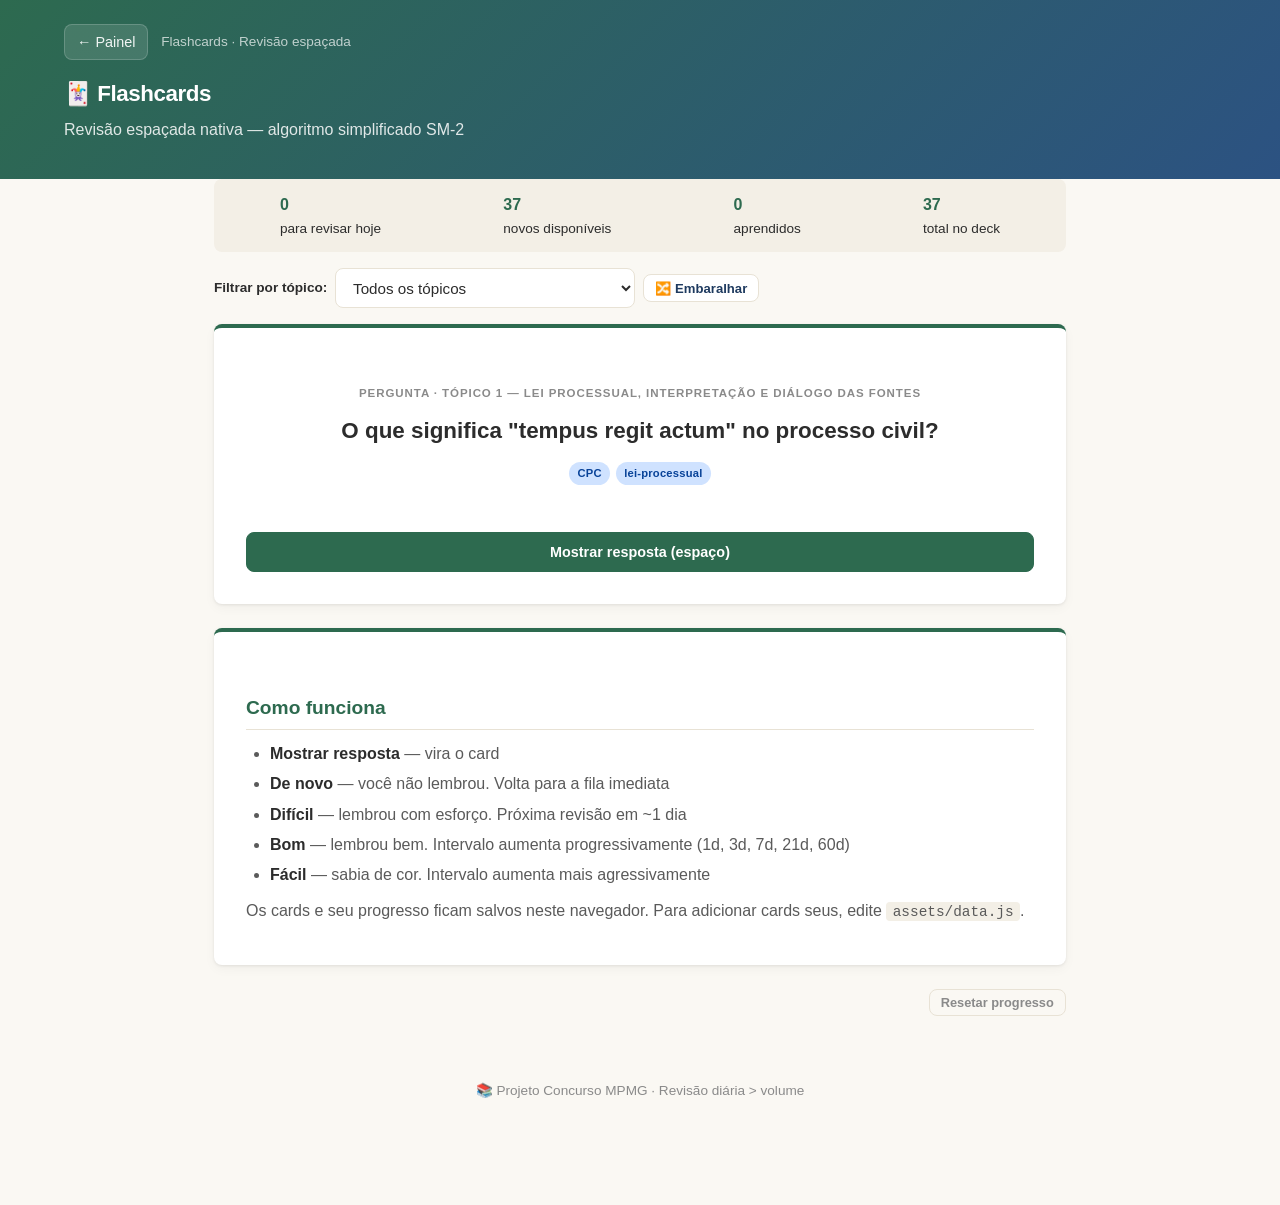
==== flashcards.html @ 7144a52b "Inicializa Projeto Concurso MPMG App de estudos completo e autossuficiente para o concurso de Promot" ====
<!DOCTYPE html>
<html lang="pt-BR">
<head>
<meta charset="UTF-8">
<meta name="viewport" content="width=device-width, initial-scale=1.0">
<title>Flashcards · Concurso MPMG</title>
<link rel="stylesheet" href="assets/style.css">
</head>
<body class="theme-resumos">

<header class="app-header">
  <div class="container">
    <div class="back-bar">
      <a href="index.html">← Painel</a>
      <span class="breadcrumb">Flashcards · Revisão espaçada</span>
    </div>
    <h1 class="small">🃏 Flashcards</h1>
    <p class="subtitle tight">Revisão espaçada nativa — algoritmo simplificado SM-2</p>
  </div>
</header>

<main class="container-narrow">

  <div class="flashcard-stats" id="stats">
    <span><strong id="stat-due">0</strong><br>para revisar hoje</span>
    <span><strong id="stat-new">0</strong><br>novos disponíveis</span>
    <span><strong id="stat-learned">0</strong><br>aprendidos</span>
    <span><strong id="stat-total">0</strong><br>total no deck</span>
  </div>

  <div class="form-row" style="display:flex; gap:0.5rem; align-items:center; flex-wrap:wrap; margin-bottom:1rem;">
    <label style="margin:0;">Filtrar por tópico:</label>
    <select id="filter-topic" style="max-width:300px;"></select>
    <button class="btn btn-sm" id="btn-shuffle">🔀 Embaralhar</button>
  </div>

  <div class="flashcard-stage">
    <div class="flashcard" id="card-area">
      <div class="empty-state">
        <span class="icon">🎉</span>
        <p>Sem cartas para revisar agora.<br>Clique em "Próximo" para começar com cartas novas.</p>
      </div>
    </div>
    <div class="flashcard-controls" id="controls">
      <button class="btn btn-ghost" id="btn-show">Mostrar resposta</button>
    </div>
  </div>

  <div class="article-block">
    <h2>Como funciona</h2>
    <ul>
      <li><strong>Mostrar resposta</strong> — vira o card</li>
      <li><strong>De novo</strong> — você não lembrou. Volta para a fila imediata</li>
      <li><strong>Difícil</strong> — lembrou com esforço. Próxima revisão em ~1 dia</li>
      <li><strong>Bom</strong> — lembrou bem. Intervalo aumenta progressivamente (1d, 3d, 7d, 21d, 60d)</li>
      <li><strong>Fácil</strong> — sabia de cor. Intervalo aumenta mais agressivamente</li>
    </ul>
    <p>Os cards e seu progresso ficam salvos neste navegador. Para adicionar cards seus, edite <code>assets/data.js</code>.</p>
  </div>

  <div class="toolbar">
    <button class="btn btn-reset" id="btn-reset">Resetar progresso</button>
  </div>

</main>

<footer><p>📚 Projeto Concurso MPMG · Revisão diária &gt; volume</p></footer>

<script src="assets/data.js"></script>
<script src="assets/app.js"></script>
<script>
(function () {
  const cards = APP_DATA.flashcards.slice();

  // estado por card no localStorage: { ease, interval, dueDate, reps, lapses }
  const STATE_KEY = 'flashcards-state';
  const state = App.load(STATE_KEY, {});

  // Inicializa estado para cards novos
  cards.forEach(c => {
    if (!state[c.id]) {
      state[c.id] = { ease: 2.5, interval: 0, dueDate: null, reps: 0, lapses: 0, learned: false };
    }
  });

  // popula filtro de tópicos
  const filterEl = document.getElementById('filter-topic');
  filterEl.innerHTML = '<option value="">Todos os tópicos</option>';
  APP_DATA.topics.forEach(t => {
    const cnt = cards.filter(c => c.topic === t.num).length;
    if (cnt > 0) {
      const opt = document.createElement('option');
      opt.value = t.num;
      opt.textContent = `${t.num}. ${t.title} (${cnt})`;
      filterEl.appendChild(opt);
    }
  });

  let queue = [];
  let current = null;
  let showingAnswer = false;
  let pretopic = parseInt(App.getQueryParam('topic')) || null;
  if (pretopic) filterEl.value = String(pretopic);

  function refreshStats() {
    const today = App.today();
    const filtered = filteredCards();
    const due = filtered.filter(c => state[c.id].dueDate && new Date(state[c.id].dueDate) <= today).length;
    const fresh = filtered.filter(c => state[c.id].reps === 0).length;
    const learned = filtered.filter(c => state[c.id].learned).length;
    document.getElementById('stat-due').textContent = due;
    document.getElementById('stat-new').textContent = fresh;
    document.getElementById('stat-learned').textContent = learned;
    document.getElementById('stat-total').textContent = filtered.length;
  }

  function filteredCards() {
    const t = parseInt(filterEl.value);
    return t ? cards.filter(c => c.topic === t) : cards;
  }

  function buildQueue() {
    const today = App.today();
    const all = filteredCards();
    // Prioridade: due > new
    const due = all.filter(c => state[c.id].dueDate && new Date(state[c.id].dueDate) <= today);
    const fresh = all.filter(c => state[c.id].reps === 0).slice(0, 10);
    queue = [...due, ...fresh];
    // embaralha
    queue.sort(() => Math.random() - 0.5);
  }

  function showCard() {
    showingAnswer = false;
    const area = document.getElementById('card-area');
    const controls = document.getElementById('controls');

    if (!current) {
      area.innerHTML = `
        <div class="empty-state">
          <span class="icon">🎉</span>
          <p>Sem cartas para revisar nesse filtro agora.<br>Volte mais tarde ou troque o filtro.</p>
        </div>`;
      controls.innerHTML = `<button class="btn btn-ghost" id="btn-show" disabled>Mostrar resposta</button>`;
      return;
    }

    const tname = (APP_DATA.topics.find(t => t.num === current.topic) || {}).title || '';
    const tagsHtml = (current.tags || []).map(t => `<span class="tag tag-novo">${App.escape(t)}</span>`).join('');

    area.innerHTML = `
      <span class="face-label">Pergunta · Tópico ${current.topic} — ${App.escape(tname)}</span>
      <div class="question">${App.escape(current.q)}</div>
      <div class="tags">${tagsHtml}</div>
    `;
    controls.innerHTML = `<button class="btn btn-theme" id="btn-show" style="grid-column:1/-1;">Mostrar resposta (espaço)</button>`;
    document.getElementById('btn-show').addEventListener('click', flipCard);
  }

  function flipCard() {
    if (!current) return;
    showingAnswer = true;
    const area = document.getElementById('card-area');
    const controls = document.getElementById('controls');
    const tname = (APP_DATA.topics.find(t => t.num === current.topic) || {}).title || '';

    area.innerHTML = `
      <span class="face-label">Resposta · Tópico ${current.topic} — ${App.escape(tname)}</span>
      <div style="margin-bottom:1rem; font-size:0.9rem; color:var(--text-muted);">${App.escape(current.q)}</div>
      <div class="answer"><strong>${App.escape(current.a)}</strong></div>
    `;
    controls.innerHTML = `
      <button class="btn btn-danger" data-grade="0">De novo</button>
      <button class="btn" data-grade="2">Difícil</button>
      <button class="btn btn-success" data-grade="3">Bom</button>
      <button class="btn btn-primary" data-grade="4">Fácil</button>
    `;
    controls.querySelectorAll('button[data-grade]').forEach(b => {
      b.addEventListener('click', () => grade(parseInt(b.dataset.grade)));
    });
  }

  // SM-2 simplificado
  function grade(g) {
    if (!current) return;
    const s = state[current.id];
    s.reps = (s.reps || 0) + 1;

    if (g === 0) {
      // De novo: zerar interval, voltar para fila imediata
      s.lapses = (s.lapses || 0) + 1;
      s.interval = 0;
      s.ease = Math.max(1.3, s.ease - 0.2);
      s.dueDate = App.today().toISOString();
      // empurra para o final da fila para tentar de novo na mesma sessão
      queue.push(current);
    } else {
      if (g === 2) {
        s.interval = s.interval === 0 ? 1 : Math.max(1, Math.round(s.interval * 1.2));
        s.ease = Math.max(1.3, s.ease - 0.15);
      } else if (g === 3) {
        if (s.interval === 0) s.interval = 1;
        else if (s.interval === 1) s.interval = 3;
        else s.interval = Math.round(s.interval * s.ease);
      } else if (g === 4) {
        if (s.interval === 0) s.interval = 3;
        else s.interval = Math.round(s.interval * s.ease * 1.3);
        s.ease = s.ease + 0.1;
      }
      s.dueDate = App.addDays(App.today(), s.interval).toISOString();
      if (s.reps >= 3 && s.interval >= 7) s.learned = true;
    }

    App.save(STATE_KEY, state);
    next();
    refreshStats();
  }

  function next() {
    current = queue.shift() || null;
    showCard();
  }

  filterEl.addEventListener('change', () => {
    buildQueue();
    refreshStats();
    next();
  });

  document.getElementById('btn-shuffle').addEventListener('click', () => {
    queue.sort(() => Math.random() - 0.5);
    next();
    App.toast('Embaralhado');
  });

  document.getElementById('btn-reset').addEventListener('click', () => {
    if (!confirm('Resetar TODO o progresso de flashcards?')) return;
    App.remove(STATE_KEY);
    location.reload();
  });

  // Atalho: espaço vira card
  document.addEventListener('keydown', (e) => {
    if (e.code === 'Space' && !showingAnswer && current) {
      e.preventDefault(); flipCard();
    }
  });

  // Inicializa
  buildQueue();
  refreshStats();
  next();
})();
</script>

</body>
</html>
---- assets/style.css ----
:root {
  --bg: #faf8f3;
  --bg-card: #ffffff;
  --bg-soft: #f3efe6;
  --text: #2c2c2c;
  --text-soft: #5a5a5a;
  --text-muted: #8a8a8a;
  --primary: #1e3a5f;
  --primary-light: #2c5282;
  --accent-1: #1e3a5f;
  --accent-2: #2d6a4f;
  --accent-3: #c44536;
  --accent-4: #6a4c93;
  --border: #e8e2d5;
  --shadow: 0 1px 3px rgba(0,0,0,0.08), 0 4px 12px rgba(0,0,0,0.04);
  --radius: 8px;

  --theme-color: var(--accent-1);
  --theme-soft: rgba(30,58,95,0.08);
}

body.theme-resumos { --theme-color: var(--accent-2); --theme-soft: rgba(45,106,79,0.08); }
body.theme-exercicios { --theme-color: var(--accent-3); --theme-soft: rgba(196,69,54,0.08); }
body.theme-fontes { --theme-color: var(--accent-4); --theme-soft: rgba(106,76,147,0.08); }
body.theme-cronograma { --theme-color: var(--accent-1); --theme-soft: rgba(30,58,95,0.08); }

* { box-sizing: border-box; margin: 0; padding: 0; }
html { scroll-behavior: smooth; scroll-padding-top: 1rem; }
body {
  font-family: -apple-system, BlinkMacSystemFont, "Segoe UI", "Helvetica Neue", Arial, sans-serif;
  background: var(--bg);
  color: var(--text);
  line-height: 1.6;
  font-size: 16px;
  padding-bottom: 4rem;
}

.container { max-width: 1200px; margin: 0 auto; padding: 0 1.5rem; }
.container-narrow { max-width: 900px; margin: 0 auto; padding: 0 1.5rem; }

a { color: var(--primary); }
a:hover { color: var(--primary-light); }

/* HEADER */
header.app-header {
  background: linear-gradient(135deg, var(--theme-color) 0%, var(--primary-light) 100%);
  color: white;
  padding: 1.5rem 0 2rem;
}
header.app-header.tall { padding: 2rem 0 2.5rem; }
header.app-header h1 {
  font-size: 1.9rem; font-weight: 700; letter-spacing: -0.02em; margin-bottom: 0.3rem;
}
header.app-header h1.small { font-size: 1.4rem; }
header.app-header .subtitle { font-size: 1rem; opacity: 0.85; margin-bottom: 1.5rem; }
header.app-header .subtitle.tight { margin-bottom: 0.3rem; }

.back-bar {
  display: flex; align-items: center; gap: 0.8rem; margin-bottom: 1rem;
  flex-wrap: wrap;
}
.back-bar a {
  color: rgba(255,255,255,0.92); text-decoration: none;
  font-size: 0.9rem; font-weight: 500;
  padding: 0.35rem 0.75rem; border-radius: var(--radius);
  background: rgba(255,255,255,0.12); border: 1px solid rgba(255,255,255,0.18);
  transition: all 0.15s ease;
}
.back-bar a:hover { background: rgba(255,255,255,0.22); color: white; }
.back-bar .breadcrumb { color: rgba(255,255,255,0.7); font-size: 0.85rem; }

.status-strip {
  display: grid; grid-template-columns: repeat(auto-fit, minmax(150px, 1fr));
  gap: 0.8rem; margin-top: 1.2rem;
}
.status-item {
  background: rgba(255,255,255,0.1); padding: 0.7rem 1rem;
  border-radius: var(--radius); border: 1px solid rgba(255,255,255,0.15);
}
.status-item .label {
  display: block; font-size: 0.72rem; opacity: 0.75;
  text-transform: uppercase; letter-spacing: 0.05em; margin-bottom: 0.2rem;
}
.status-item .value { display: block; font-size: 1rem; font-weight: 600; }

/* HERO CARD */
.hero-card {
  background: var(--bg-card); border-radius: var(--radius);
  padding: 1.5rem 1.8rem; margin: -1rem 0 2rem;
  box-shadow: var(--shadow); border-left: 4px solid var(--theme-color);
}
.hero-card .label {
  font-size: 0.75rem; text-transform: uppercase; letter-spacing: 0.08em;
  color: var(--theme-color); font-weight: 700; margin-bottom: 0.4rem;
}
.hero-card h2 { font-size: 1.3rem; margin-bottom: 0.3rem; color: var(--text); }
.hero-card p { color: var(--text-soft); font-size: 0.95rem; margin-bottom: 0.8rem; }
.hero-card .actions { display: flex; gap: 0.7rem; flex-wrap: wrap; }

/* BUTTONS */
.btn {
  display: inline-block; padding: 0.55rem 1rem;
  border-radius: var(--radius); font-size: 0.9rem; font-weight: 600;
  text-decoration: none; border: 1px solid var(--border);
  transition: all 0.15s ease;
  background: white; color: var(--primary); cursor: pointer;
  font-family: inherit;
}
.btn:hover { border-color: var(--primary); transform: translateY(-1px); }
.btn-primary { background: var(--primary); color: white; border-color: var(--primary); }
.btn-primary:hover { background: var(--primary-light); border-color: var(--primary-light); color: white; }
.btn-theme { background: var(--theme-color); color: white; border-color: var(--theme-color); }
.btn-theme:hover { opacity: 0.9; color: white; }
.btn-success { background: var(--accent-2); color: white; border-color: var(--accent-2); }
.btn-success:hover { opacity: 0.9; color: white; }
.btn-danger { background: var(--accent-3); color: white; border-color: var(--accent-3); }
.btn-danger:hover { opacity: 0.9; color: white; }
.btn-ghost { background: transparent; }
.btn-sm { padding: 0.35rem 0.7rem; font-size: 0.82rem; }
.btn-reset { font-size: 0.8rem; padding: 0.3rem 0.7rem; color: var(--text-muted); background: transparent; }
.btn-reset:hover { color: var(--accent-3); border-color: var(--accent-3); }

.btn-row { display: flex; gap: 0.6rem; flex-wrap: wrap; align-items: center; }

/* BLOCK NAV (in index.html) */
.block-nav {
  display: grid; grid-template-columns: repeat(auto-fit, minmax(220px, 1fr));
  gap: 0.8rem; margin-bottom: 2rem;
}
.block-nav a {
  display: block; padding: 1rem 1.2rem; background: var(--bg-card);
  border-radius: var(--radius); text-decoration: none; color: var(--text);
  border: 1px solid var(--border); transition: all 0.15s ease; font-weight: 600;
}
.block-nav a:hover { transform: translateY(-2px); box-shadow: var(--shadow); }
.block-nav a .block-icon { display: block; font-size: 1.5rem; margin-bottom: 0.4rem; }
.block-nav a .block-name { font-size: 0.95rem; }
.block-nav a .block-tag { font-size: 0.75rem; color: var(--text-muted); display: block; margin-top: 0.2rem; }

/* BLOCK SECTIONS */
.block {
  background: var(--bg-card); border-radius: var(--radius);
  padding: 1.8rem; margin-bottom: 1.5rem; box-shadow: var(--shadow);
  scroll-margin-top: 1rem;
}
.block-header {
  display: flex; align-items: baseline; justify-content: space-between;
  margin-bottom: 1.2rem; padding-bottom: 0.8rem; border-bottom: 2px solid var(--border);
  flex-wrap: wrap; gap: 0.5rem;
}
.block-header h2 { font-size: 1.4rem; font-weight: 700; letter-spacing: -0.01em; }
.block-header .block-meta { font-size: 0.85rem; color: var(--text-muted); }
.block-1 { border-top: 4px solid var(--accent-1); }
.block-2 { border-top: 4px solid var(--accent-2); }
.block-3 { border-top: 4px solid var(--accent-3); }
.block-4 { border-top: 4px solid var(--accent-4); }
.block-1 .block-header h2 { color: var(--accent-1); }
.block-2 .block-header h2 { color: var(--accent-2); }
.block-3 .block-header h2 { color: var(--accent-3); }
.block-4 .block-header h2 { color: var(--accent-4); }

.subsection { margin: 1.5rem 0; }
.subsection h3 {
  font-size: 1.05rem; font-weight: 600; margin-bottom: 0.7rem; color: var(--text);
}
.subsection p, .subsection li { color: var(--text-soft); }

/* ARTICLE (used in topicos, log etc) */
.article-block {
  background: var(--bg-card); border-radius: var(--radius);
  padding: 2rem; margin: 1.5rem 0; box-shadow: var(--shadow);
  border-top: 4px solid var(--theme-color);
}
.article-block h1 {
  color: var(--theme-color); font-size: 1.7rem; line-height: 1.3;
  margin-bottom: 0.5rem; letter-spacing: -0.01em;
}
.article-block h2 {
  color: var(--theme-color); font-size: 1.2rem; margin-top: 1.8rem;
  margin-bottom: 0.7rem; padding-bottom: 0.3rem; border-bottom: 1px solid var(--border);
}
.article-block h3 {
  font-size: 1rem; margin-top: 1.2rem; margin-bottom: 0.5rem; color: var(--text);
}
.article-block p { margin: 0.6rem 0; color: var(--text-soft); }
.article-block ul, .article-block ol { margin: 0.6rem 0 0.6rem 1.5rem; color: var(--text-soft); }
.article-block ul li, .article-block ol li { margin: 0.3rem 0; }
.article-block strong { color: var(--text); }
.article-block code {
  background: var(--bg-soft); padding: 0.1rem 0.4rem;
  border-radius: 4px; font-size: 0.9em;
  font-family: "SF Mono", Monaco, Consolas, monospace;
}

/* TABLES */
table {
  width: 100%; border-collapse: collapse; font-size: 0.9rem; margin: 0.5rem 0;
}
th, td { padding: 0.6rem 0.8rem; text-align: left; border-bottom: 1px solid var(--border); }
th { background: var(--bg-soft); font-weight: 600; color: var(--text); }
tr:hover td { background: var(--bg-soft); }
.fase-atual td { background: rgba(196,69,54,0.06) !important; }
.fase-atual td:first-child { border-left: 3px solid var(--accent-3); }

/* CHECKLISTS */
.checklist { list-style: none; display: grid; gap: 0.5rem; }
.checklist-item {
  display: flex; align-items: flex-start; gap: 0.7rem;
  padding: 0.7rem 0.9rem; background: var(--bg-soft);
  border-radius: var(--radius); border: 1px solid var(--border);
  transition: all 0.15s ease;
}
.checklist-item:hover { background: var(--bg); border-color: var(--accent-2); }
.checklist-item.done { opacity: 0.55; background: var(--bg); }
.checklist-item.done .item-title { text-decoration: line-through; }
.checklist-item input[type="checkbox"] {
  margin-top: 0.25rem; width: 18px; height: 18px;
  accent-color: var(--accent-2); cursor: pointer; flex-shrink: 0;
}
.item-content { flex: 1; min-width: 0; }
.item-title { font-weight: 600; color: var(--text); display: block; font-size: 0.95rem; }
.item-desc { font-size: 0.85rem; color: var(--text-muted); margin-top: 0.15rem; display: block; }
.item-tags { display: inline-flex; gap: 0.3rem; margin-top: 0.3rem; flex-wrap: wrap; }

.tag {
  display: inline-block; padding: 0.15rem 0.5rem; font-size: 0.7rem;
  border-radius: 999px; font-weight: 600; letter-spacing: 0.02em;
}
.tag-vantagem { background: #d4edda; color: #155724; }
.tag-gigante { background: #fff3cd; color: #856404; }
.tag-foco { background: #f8d7da; color: #721c24; }
.tag-fase2 { background: #e2e3e5; color: #383d41; }
.tag-novo { background: #cfe2ff; color: #084298; }

.item-link {
  font-size: 0.8rem; color: var(--primary); text-decoration: none;
  margin-left: auto; white-space: nowrap;
}
.item-link:hover { text-decoration: underline; }

/* PROGRESS */
.progress-bar-container {
  margin: 0.5rem 0 1rem; background: var(--bg-soft);
  border-radius: 999px; height: 8px; overflow: hidden;
}
.progress-bar {
  height: 100%; background: var(--accent-2); border-radius: 999px;
  transition: width 0.3s ease; width: 0%;
}
.progress-text { font-size: 0.85rem; color: var(--text-muted); margin-bottom: 0.5rem; }

/* CARDS GRID */
.cards-grid {
  display: grid; grid-template-columns: repeat(auto-fit, minmax(240px, 1fr));
  gap: 0.9rem;
}
.card {
  background: var(--bg-soft); border-radius: var(--radius);
  padding: 1rem 1.2rem; border: 1px solid var(--border);
}
.card h4 { font-size: 0.95rem; margin-bottom: 0.4rem; color: var(--primary); }
.card p, .card ul { font-size: 0.85rem; color: var(--text-soft); }
.card ul { list-style: none; padding: 0; }
.card ul li { padding: 0.2rem 0; border-bottom: 1px solid var(--border); }
.card ul li:last-child { border-bottom: none; }
.card a { color: var(--primary); text-decoration: none; }
.card a:hover { text-decoration: underline; }

/* CALLOUTS */
.callout {
  padding: 1rem 1.2rem; border-radius: var(--radius);
  margin: 1rem 0; font-size: 0.9rem;
}
.callout-info { background: #e7f3ff; border-left: 4px solid #2c5282; color: #1a365d; }
.callout-warn { background: #fff7e6; border-left: 4px solid #c4912f; color: #7c5c1d; }
.callout-tip { background: #e8f5e9; border-left: 4px solid #2d6a4f; color: #1b4332; }
.callout-edital {
  background: var(--bg-soft); border-left: 4px solid var(--theme-color);
  color: var(--text); font-size: 0.92rem;
}
.callout strong { font-weight: 700; }

/* META INFO BAR */
.meta-bar {
  display: flex; gap: 0.8rem; flex-wrap: wrap; margin: 0.8rem 0 1.2rem;
  padding: 0.8rem 1rem; background: var(--theme-soft);
  border-radius: var(--radius);
}
.meta-bar .meta-item {
  font-size: 0.85rem; color: var(--text-soft);
  display: inline-flex; align-items: center; gap: 0.3rem;
}
.meta-bar .meta-item strong { color: var(--text); }

/* STATUS CHECK GROUP (used in topic page) */
.status-checks {
  display: grid; gap: 0.5rem;
  grid-template-columns: repeat(auto-fit, minmax(180px, 1fr));
  margin: 0.8rem 0 1rem;
}
.status-check {
  display: flex; align-items: center; gap: 0.5rem;
  padding: 0.5rem 0.8rem; background: var(--bg-soft);
  border: 1px solid var(--border); border-radius: var(--radius);
  cursor: pointer; transition: all 0.15s ease;
}
.status-check:hover { border-color: var(--theme-color); }
.status-check input { accent-color: var(--theme-color); }
.status-check span { font-size: 0.88rem; }
.status-check.checked { background: var(--theme-soft); border-color: var(--theme-color); }
.status-check.checked span { font-weight: 600; }

/* TEXTAREA / FORM */
textarea, input[type="text"], input[type="number"], input[type="date"], select {
  width: 100%; font-family: inherit; font-size: 0.95rem;
  padding: 0.6rem 0.8rem; border: 1px solid var(--border);
  border-radius: var(--radius); background: white; color: var(--text);
  resize: vertical;
}
textarea { min-height: 130px; line-height: 1.5; }
textarea:focus, input:focus, select:focus {
  outline: none; border-color: var(--theme-color);
  box-shadow: 0 0 0 3px var(--theme-soft);
}
.form-row { display: grid; gap: 0.8rem; margin-bottom: 0.8rem; }
.form-row.cols-2 { grid-template-columns: 1fr 1fr; }
.form-row label {
  font-size: 0.85rem; font-weight: 600; color: var(--text);
  display: block; margin-bottom: 0.3rem;
}
.form-help { font-size: 0.8rem; color: var(--text-muted); margin-top: 0.3rem; }

/* TOPIC NAV */
.topic-nav {
  display: flex; justify-content: space-between; gap: 0.8rem;
  margin-top: 2rem; padding-top: 1.2rem; border-top: 1px solid var(--border);
  flex-wrap: wrap;
}
.topic-nav a {
  display: inline-block; padding: 0.6rem 1rem; border-radius: var(--radius);
  background: var(--bg-soft); color: var(--text); text-decoration: none;
  border: 1px solid var(--border); font-size: 0.9rem;
  transition: all 0.15s ease;
}
.topic-nav a:hover { border-color: var(--theme-color); color: var(--theme-color); }
.topic-nav .nav-disabled { opacity: 0.4; pointer-events: none; }

/* LISTS */
.list-clean { list-style: none; padding: 0; }
.list-clean li {
  padding: 0.5rem 0; border-bottom: 1px solid var(--border);
  display: flex; align-items: center; gap: 0.6rem;
}
.list-clean li:last-child { border: none; }
.list-clean .bullet { color: var(--theme-color); font-weight: 700; }

/* FLASHCARDS */
.flashcard-stage {
  background: var(--bg-card); border-radius: var(--radius);
  padding: 2rem; box-shadow: var(--shadow); margin: 1rem 0;
  min-height: 280px; display: flex; flex-direction: column;
  border-top: 4px solid var(--accent-2);
}
.flashcard {
  flex: 1; display: flex; flex-direction: column;
  justify-content: center; align-items: center;
  text-align: center; padding: 1rem;
}
.flashcard .face-label {
  font-size: 0.72rem; text-transform: uppercase; letter-spacing: 0.08em;
  color: var(--text-muted); margin-bottom: 0.8rem; font-weight: 700;
}
.flashcard .question { font-size: 1.4rem; line-height: 1.4; color: var(--text); font-weight: 600; }
.flashcard .answer { font-size: 1.05rem; line-height: 1.6; color: var(--text); white-space: pre-wrap; }
.flashcard .tags { margin-top: 1rem; display: flex; gap: 0.4rem; flex-wrap: wrap; justify-content: center; }
.flashcard-controls {
  display: grid; grid-template-columns: repeat(4, 1fr); gap: 0.5rem;
  margin-top: 1.5rem;
}
.flashcard-controls button { padding: 0.7rem 0.5rem; }
.flashcard-stats {
  display: flex; gap: 1rem; flex-wrap: wrap; justify-content: space-around;
  margin-bottom: 1rem; padding: 0.8rem; background: var(--bg-soft); border-radius: var(--radius);
  font-size: 0.85rem;
}
.flashcard-stats span strong { color: var(--accent-2); font-size: 1rem; }

/* QUESTIONS / SIMULADO */
.question-card {
  background: var(--bg-card); border-radius: var(--radius);
  padding: 1.8rem; box-shadow: var(--shadow); margin: 1rem 0;
  border-top: 4px solid var(--accent-3);
}
.question-meta {
  display: flex; gap: 0.6rem; font-size: 0.78rem; color: var(--text-muted);
  flex-wrap: wrap; margin-bottom: 1rem; padding-bottom: 0.8rem; border-bottom: 1px solid var(--border);
}
.question-statement {
  font-size: 1rem; line-height: 1.6; color: var(--text); margin-bottom: 1.2rem;
}
.alternatives { display: grid; gap: 0.6rem; }
.alternative {
  display: flex; align-items: flex-start; gap: 0.7rem;
  padding: 0.8rem 1rem; background: var(--bg-soft);
  border: 1px solid var(--border); border-radius: var(--radius);
  cursor: pointer; transition: all 0.15s ease;
}
.alternative:hover { border-color: var(--accent-3); }
.alternative input { accent-color: var(--accent-3); margin-top: 0.2rem; flex-shrink: 0; }
.alternative .letter { font-weight: 700; color: var(--accent-3); margin-right: 0.4rem; }
.alternative.correct { background: #d4edda; border-color: #155724; }
.alternative.correct .letter { color: #155724; }
.alternative.wrong { background: #f8d7da; border-color: #721c24; }
.alternative.wrong .letter { color: #721c24; }
.question-explanation {
  margin-top: 1rem; padding: 1rem; background: var(--bg-soft);
  border-left: 4px solid var(--accent-2); border-radius: var(--radius);
  font-size: 0.92rem; line-height: 1.5;
}
.question-explanation strong { color: var(--accent-2); }

/* TIMER */
.timer-display {
  font-family: "SF Mono", Monaco, Consolas, monospace;
  font-size: 1.6rem; font-weight: 700; color: var(--theme-color);
  background: var(--bg-soft); padding: 0.5rem 1rem;
  border-radius: var(--radius); display: inline-block;
}

/* TABS */
.tabs {
  display: flex; gap: 0.4rem; border-bottom: 2px solid var(--border);
  margin-bottom: 1.5rem; flex-wrap: wrap;
}
.tab {
  padding: 0.6rem 1.1rem; cursor: pointer; border: none; background: none;
  font-size: 0.92rem; font-weight: 600; color: var(--text-muted);
  border-bottom: 3px solid transparent; margin-bottom: -2px;
  font-family: inherit; transition: all 0.15s ease;
}
.tab:hover { color: var(--text); }
.tab.active { color: var(--theme-color); border-bottom-color: var(--theme-color); }
.tab-content { display: none; }
.tab-content.active { display: block; }

/* TOOLBAR */
.toolbar { display: flex; justify-content: flex-end; margin-top: 1rem; gap: 0.5rem; flex-wrap: wrap; }

/* DETAILS / ACCORDION */
details {
  background: var(--bg-soft); border: 1px solid var(--border);
  border-radius: var(--radius); padding: 0.8rem 1rem; margin: 0.6rem 0;
}
details summary {
  cursor: pointer; font-weight: 600; color: var(--text);
  font-size: 0.9rem; padding: 0.2rem 0;
}
details[open] summary { margin-bottom: 0.6rem; }
details p, details ul { font-size: 0.88rem; color: var(--text-soft); }

/* EMPTY STATES */
.empty-state {
  text-align: center; padding: 2.5rem 1.5rem;
  color: var(--text-muted); font-size: 0.95rem;
}
.empty-state .icon { font-size: 2.5rem; opacity: 0.5; margin-bottom: 0.6rem; display: block; }

/* FOOTER */
footer {
  margin-top: 2rem; padding: 2rem 0; text-align: center;
  font-size: 0.85rem; color: var(--text-muted);
}
footer p { margin-bottom: 0.5rem; }

/* LOG ENTRIES */
.log-entry {
  background: var(--bg-soft); border: 1px solid var(--border);
  border-radius: var(--radius); padding: 0.9rem 1.1rem; margin-bottom: 0.7rem;
}
.log-entry .log-date {
  font-size: 0.8rem; color: var(--text-muted); font-weight: 600;
  text-transform: uppercase; letter-spacing: 0.04em; margin-bottom: 0.3rem;
}
.log-entry .log-content { font-size: 0.92rem; color: var(--text); }
.log-entry .log-meta {
  display: flex; gap: 0.8rem; flex-wrap: wrap;
  margin-top: 0.4rem; font-size: 0.78rem; color: var(--text-muted);
}
.log-entry .log-actions { margin-top: 0.5rem; display: flex; gap: 0.4rem; }

/* RESPONSIVE */
@media (max-width: 700px) {
  header.app-header { padding: 1.2rem 0; }
  header.app-header h1 { font-size: 1.4rem; }
  header.app-header.tall { padding: 1.5rem 0 2rem; }
  .block, .article-block { padding: 1.2rem; }
  .article-block h1 { font-size: 1.4rem; }
  .block-header h2 { font-size: 1.2rem; }
  .hero-card { padding: 1.2rem; }
  .checklist-item { flex-direction: column; align-items: flex-start; }
  .item-link { margin-left: 0; margin-top: 0.3rem; }
  table { font-size: 0.8rem; }
  th, td { padding: 0.4rem 0.5rem; }
  .flashcard-controls { grid-template-columns: repeat(2, 1fr); }
  .flashcard .question { font-size: 1.15rem; }
  .form-row.cols-2 { grid-template-columns: 1fr; }
}

@media print {
  body { background: white; }
  .hero-card .actions, .toolbar, .block-nav, .topic-nav, .back-bar { display: none; }
  .block, .article-block { box-shadow: none; border: 1px solid #ddd; page-break-inside: avoid; }
}
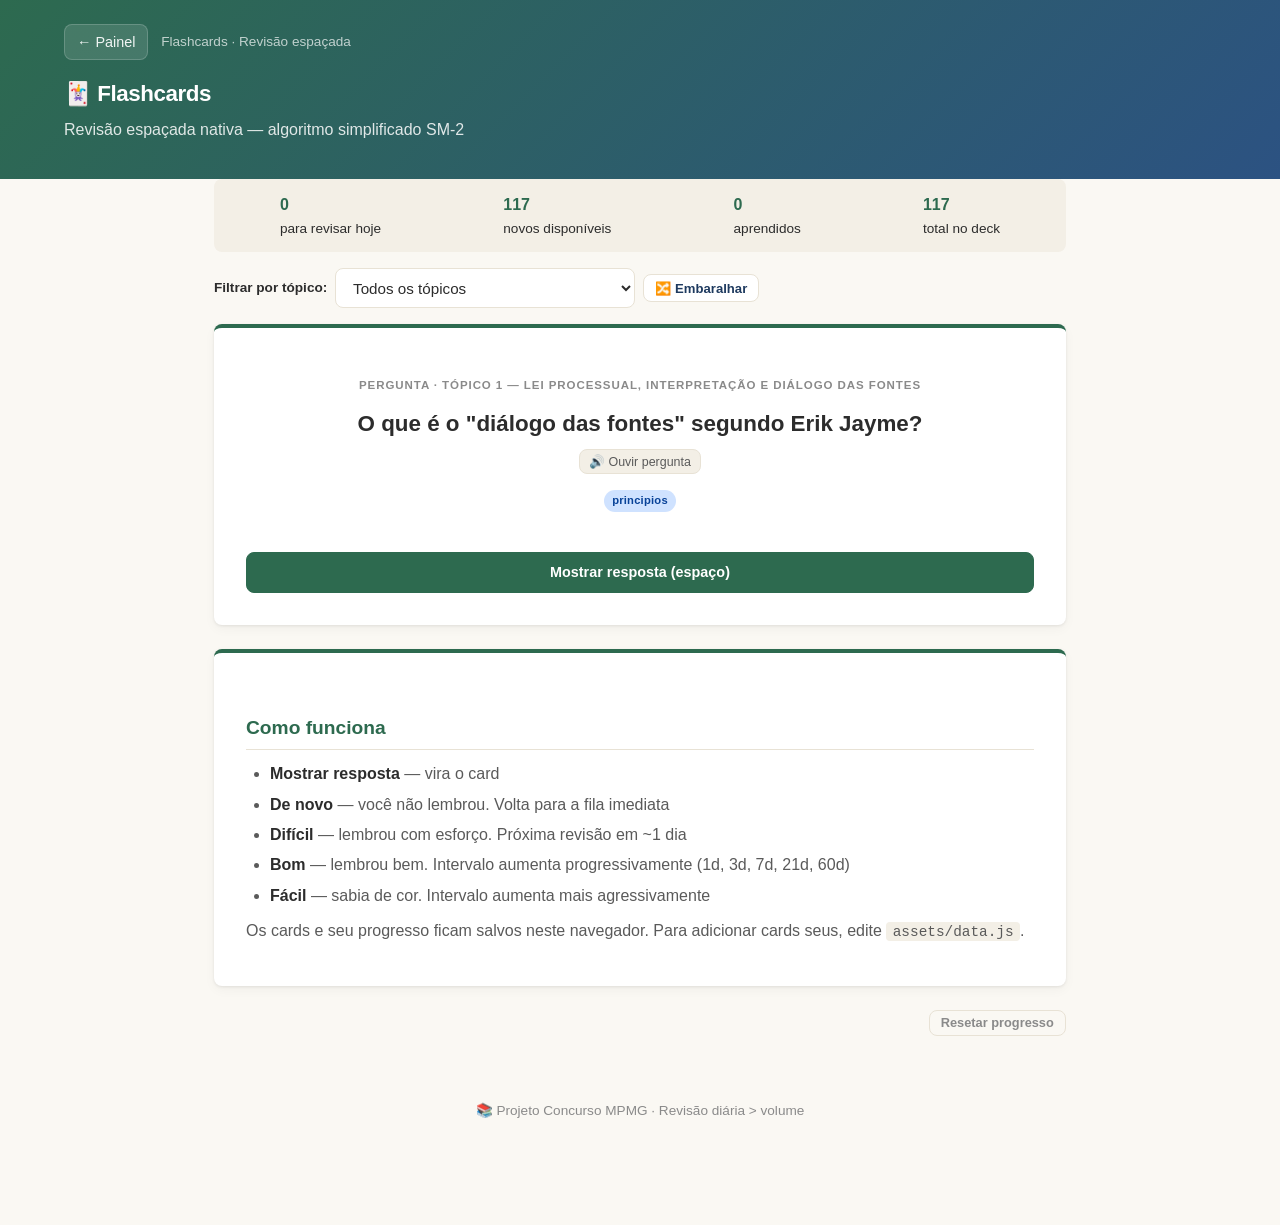
==== commit d525ce76: "Modo áudio (TTS) + navegação smart back NAVEGAÇÃO: - Helper App.backTarget() detecta ?topic=N e reto" ====
--- a/flashcards.html
+++ b/flashcards.html
@@ -11,7 +11,7 @@
 <header class="app-header">
   <div class="container">
     <div class="back-bar">
-      <a href="index.html">← Painel</a>
+      <a href="index.html" id="back-link">← Painel</a>
       <span class="breadcrumb">Flashcards · Revisão espaçada</span>
     </div>
     <h1 class="small">🃏 Flashcards</h1>
@@ -70,6 +70,8 @@
 <script src="assets/app.js"></script>
 <script>
 (function () {
+  App.applyBackLink();
+
   const cards = APP_DATA.flashcards.slice();
 
   // estado por card no localStorage: { ease, interval, dueDate, reps, lapses }
@@ -151,8 +153,10 @@
     area.innerHTML = `
       <span class="face-label">Pergunta · Tópico ${current.topic} — ${App.escape(tname)}</span>
       <div class="question">${App.escape(current.q)}</div>
+      <button class="btn-tts" data-tts-q style="margin-top:0.6rem;">🔊 Ouvir pergunta</button>
       <div class="tags">${tagsHtml}</div>
     `;
+    area.querySelector('[data-tts-q]').addEventListener('click', (e) => App.tts.speak(current.q, e.currentTarget));
     controls.innerHTML = `<button class="btn btn-theme" id="btn-show" style="grid-column:1/-1;">Mostrar resposta (espaço)</button>`;
     document.getElementById('btn-show').addEventListener('click', flipCard);
   }
@@ -168,7 +172,9 @@
       <span class="face-label">Resposta · Tópico ${current.topic} — ${App.escape(tname)}</span>
       <div style="margin-bottom:1rem; font-size:0.9rem; color:var(--text-muted);">${App.escape(current.q)}</div>
       <div class="answer"><strong>${App.escape(current.a)}</strong></div>
+      <button class="btn-tts" data-tts-a style="margin-top:0.6rem;">🔊 Ouvir resposta</button>
     `;
+    area.querySelector('[data-tts-a]').addEventListener('click', (e) => App.tts.speak(current.q + '. Resposta: ' + current.a, e.currentTarget));
     controls.innerHTML = `
       <button class="btn btn-danger" data-grade="0">De novo</button>
       <button class="btn" data-grade="2">Difícil</button>
--- a/assets/style.css
+++ b/assets/style.css
@@ -202,6 +202,61 @@
 .fase-atual td { background: rgba(196,69,54,0.06) !important; }
 .fase-atual td:first-child { border-left: 3px solid var(--accent-3); }
 
+/* CONTENT TABLES (inside expanded topics) */
+.table-wrap { overflow-x: auto; margin: 1rem 0; -webkit-overflow-scrolling: touch; }
+.content-table {
+  background: var(--bg-card); border: 1px solid var(--border); border-radius: var(--radius);
+  overflow: hidden;
+}
+.content-table th { background: var(--theme-soft); color: var(--theme-color); font-size: 0.85rem; }
+.content-table td { vertical-align: top; font-size: 0.9rem; }
+.content-table td:first-child { font-weight: 600; color: var(--text); }
+
+/* CONTENT BOXES (macete, jurisprudência, atenção, conexão) */
+.content-box {
+  margin: 1rem 0; padding: 0.9rem 1.1rem;
+  border-radius: var(--radius); border-left: 4px solid var(--text-muted);
+  background: var(--bg-soft);
+}
+.content-box .box-label {
+  font-size: 0.78rem; font-weight: 700; text-transform: uppercase;
+  letter-spacing: 0.04em; margin-bottom: 0.4rem; color: var(--text-soft);
+}
+.content-box .box-body { font-size: 0.92rem; line-height: 1.55; color: var(--text); }
+.content-box .box-body strong { color: var(--text); }
+
+.content-box.box-macete {
+  background: #fff8e1; border-left-color: #f59e0b;
+}
+.content-box.box-macete .box-label { color: #92400e; }
+
+.content-box.box-jurisprudencia {
+  background: #eef2ff; border-left-color: #4f46e5;
+}
+.content-box.box-jurisprudencia .box-label { color: #3730a3; }
+
+.content-box.box-atencao {
+  background: #fee2e2; border-left-color: #dc2626;
+}
+.content-box.box-atencao .box-label { color: #991b1b; }
+
+.content-box.box-conexao {
+  background: #ecfdf5; border-left-color: #059669;
+}
+.content-box.box-conexao .box-label { color: #065f46; }
+
+.content-box.box-info {
+  background: #e0f2fe; border-left-color: #0284c7;
+}
+.content-box.box-info .box-label { color: #075985; }
+
+/* SUB-HEADINGS inside article (h3 from items) */
+.article-block h3 {
+  font-size: 1.02rem; margin-top: 1.4rem; margin-bottom: 0.5rem;
+  color: var(--text); font-weight: 600;
+  padding-left: 0.5rem; border-left: 3px solid var(--theme-color);
+}
+
 /* CHECKLISTS */
 .checklist { list-style: none; display: grid; gap: 0.5rem; }
 .checklist-item {
@@ -279,6 +334,37 @@
   color: var(--text); font-size: 0.92rem;
 }
 .callout strong { font-weight: 700; }
+
+/* AUDIO CONTROLS (TTS player) */
+.audio-controls {
+  display: flex; gap: 0.4rem; align-items: center; flex-wrap: wrap;
+  padding: 0.6rem 0.8rem; background: var(--bg-soft);
+  border: 1px solid var(--border);
+  border-radius: var(--radius); margin: 0.8rem 0 1rem;
+  font-size: 0.85rem;
+}
+.audio-controls label { font-size: 0.78rem; color: var(--text-muted); margin-right: 0.2rem; }
+.audio-controls select {
+  width: auto; padding: 0.3rem 0.5rem; font-size: 0.82rem;
+  max-width: 200px;
+}
+.audio-controls .btn { padding: 0.35rem 0.7rem; font-size: 0.85rem; }
+.audio-controls .audio-status {
+  margin-left: auto; font-size: 0.78rem; color: var(--text-muted);
+  font-family: "SF Mono", Monaco, Consolas, monospace;
+}
+
+/* TTS small button (in flashcards / simulado question) */
+.btn-tts {
+  display: inline-flex; align-items: center; gap: 0.3rem;
+  padding: 0.25rem 0.55rem; font-size: 0.78rem;
+  background: var(--bg-soft); color: var(--text-soft);
+  border: 1px solid var(--border); border-radius: var(--radius);
+  cursor: pointer; font-family: inherit;
+  transition: all 0.15s ease;
+}
+.btn-tts:hover { background: var(--theme-soft); color: var(--theme-color); border-color: var(--theme-color); }
+.btn-tts.speaking { background: var(--theme-color); color: white; }
 
 /* META INFO BAR */
 .meta-bar {
